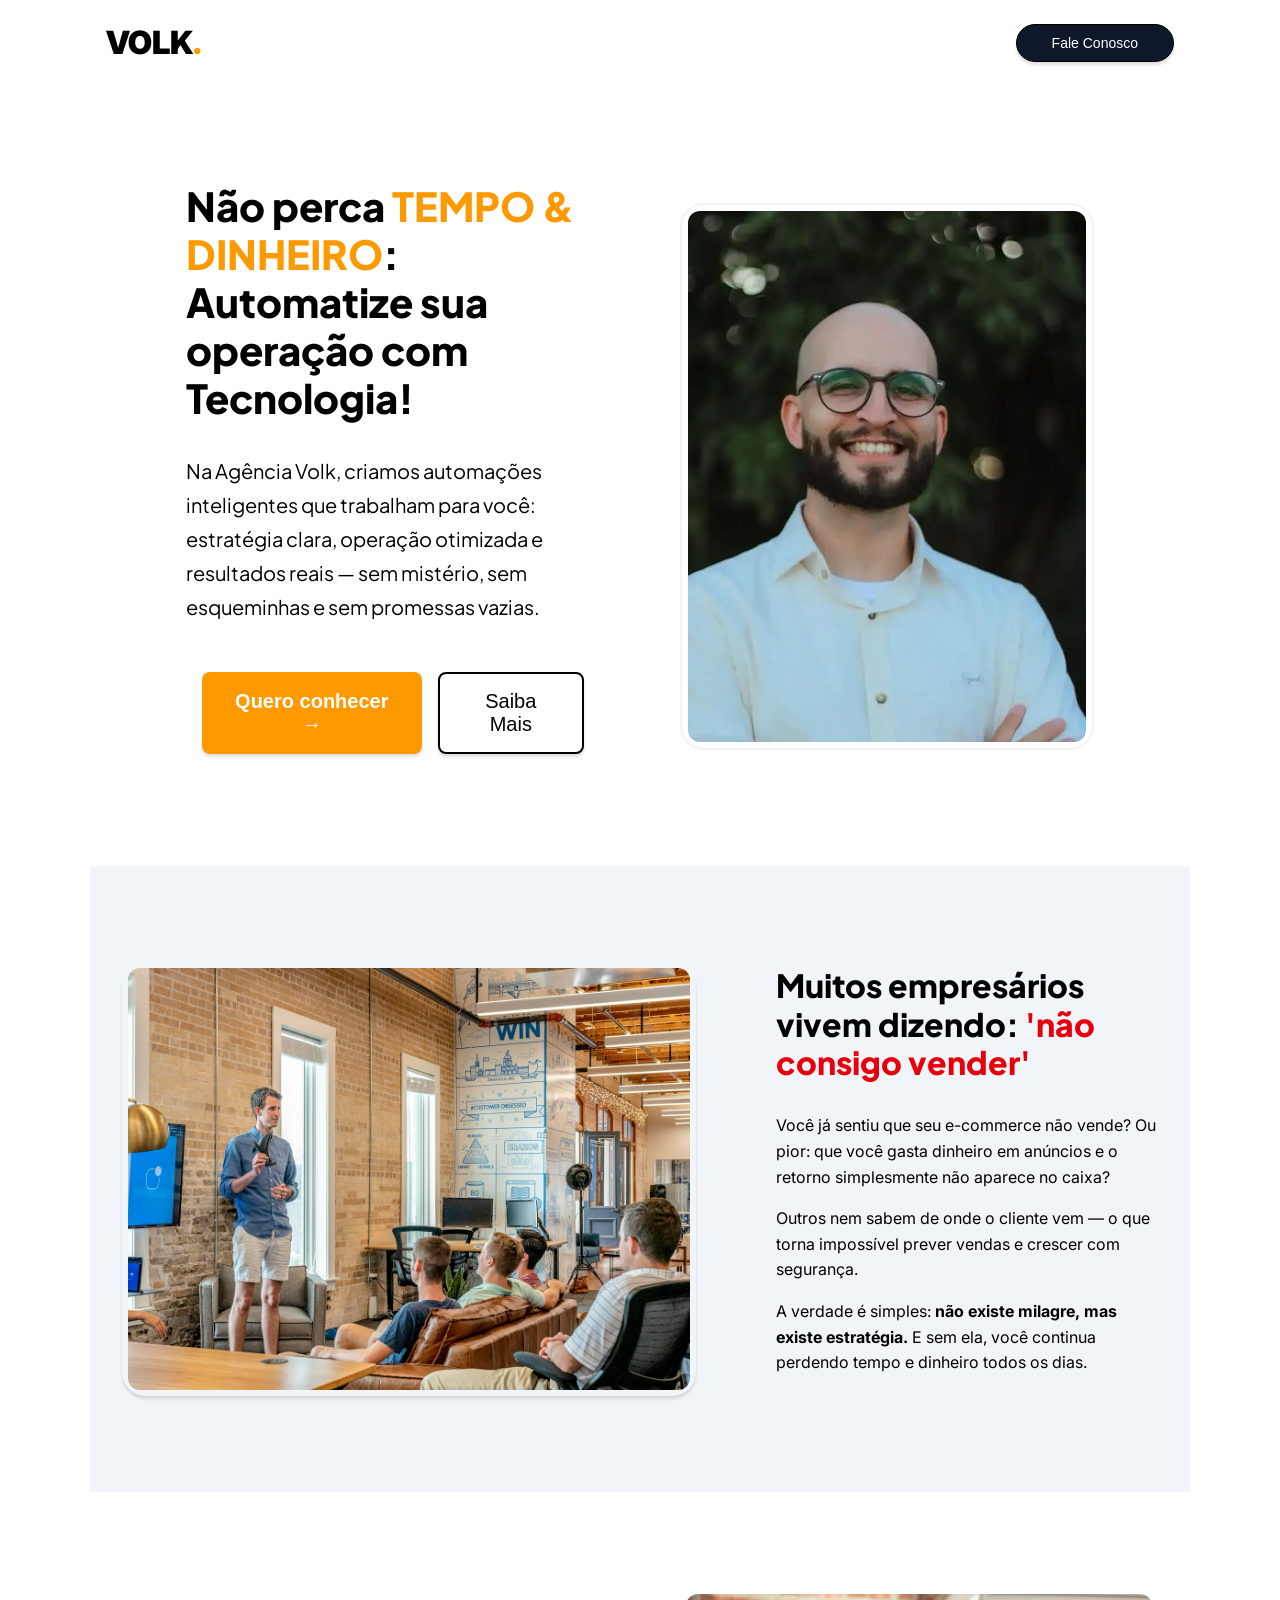
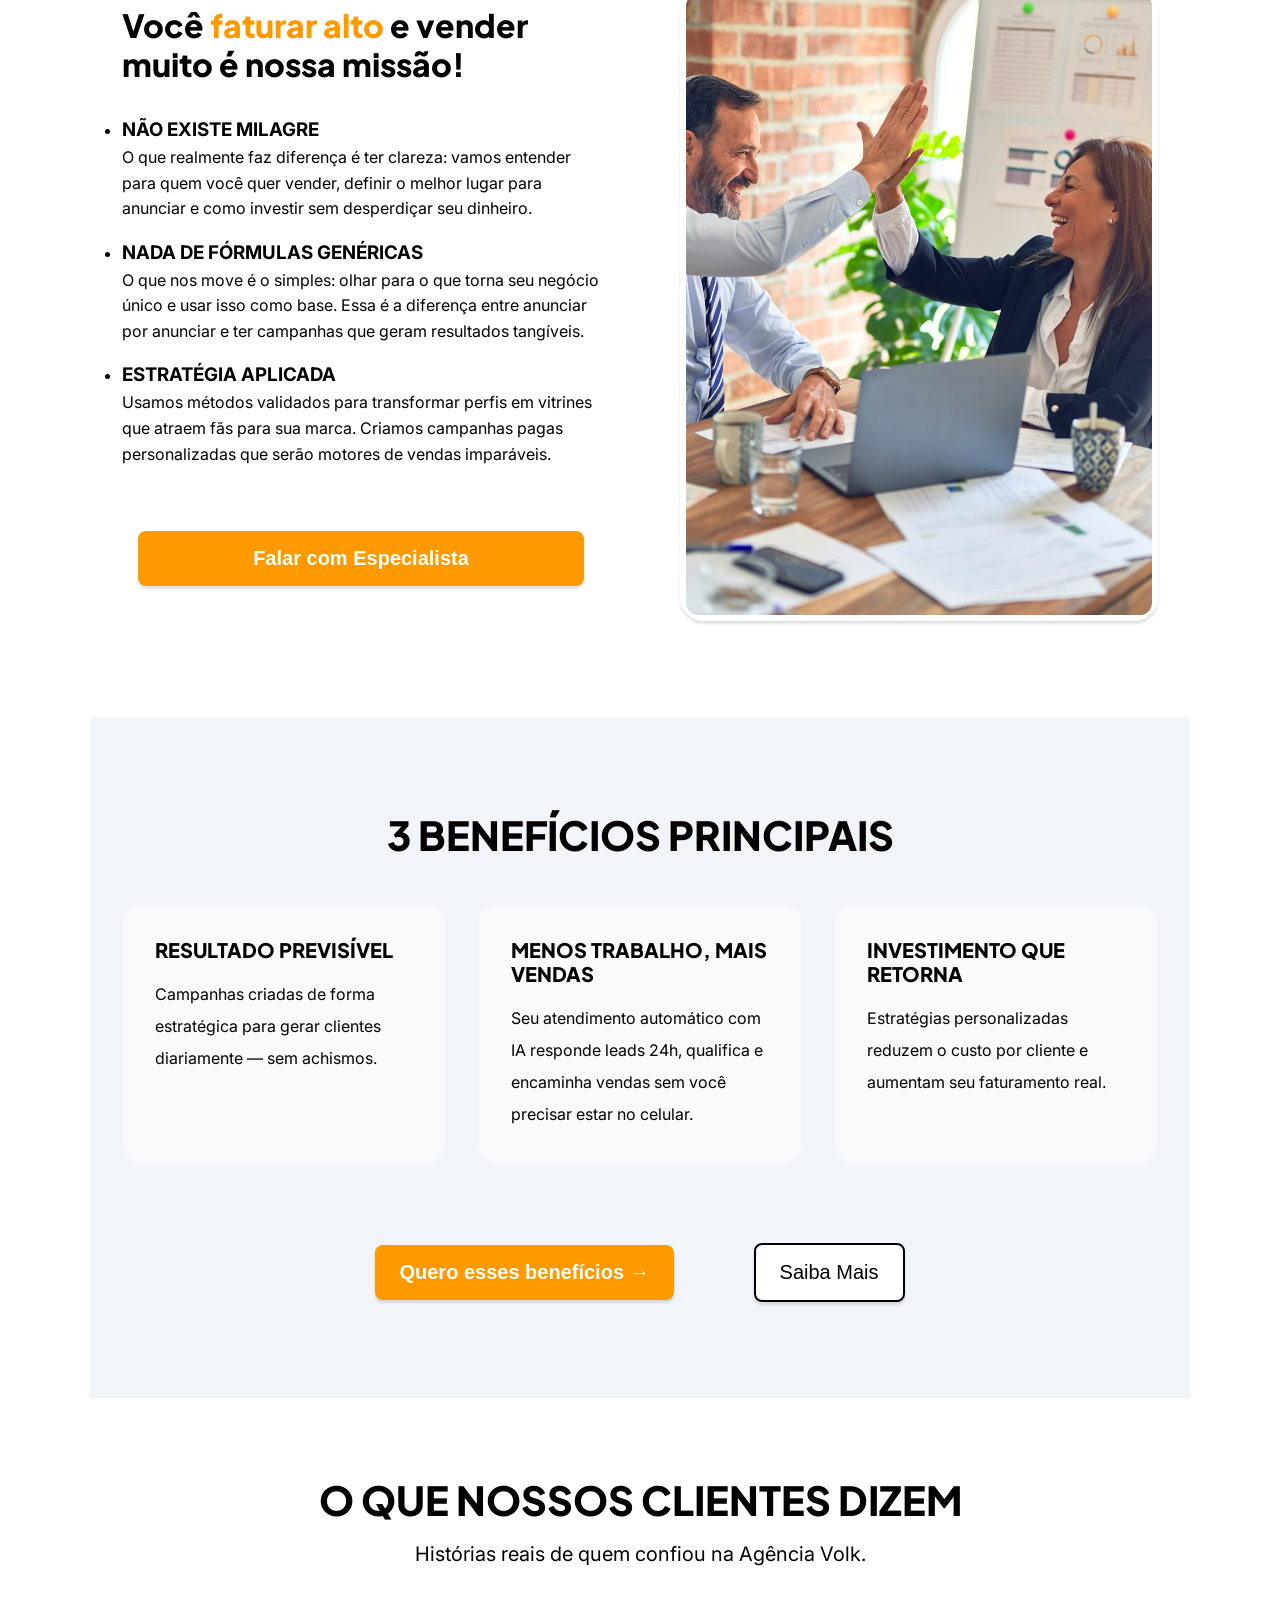
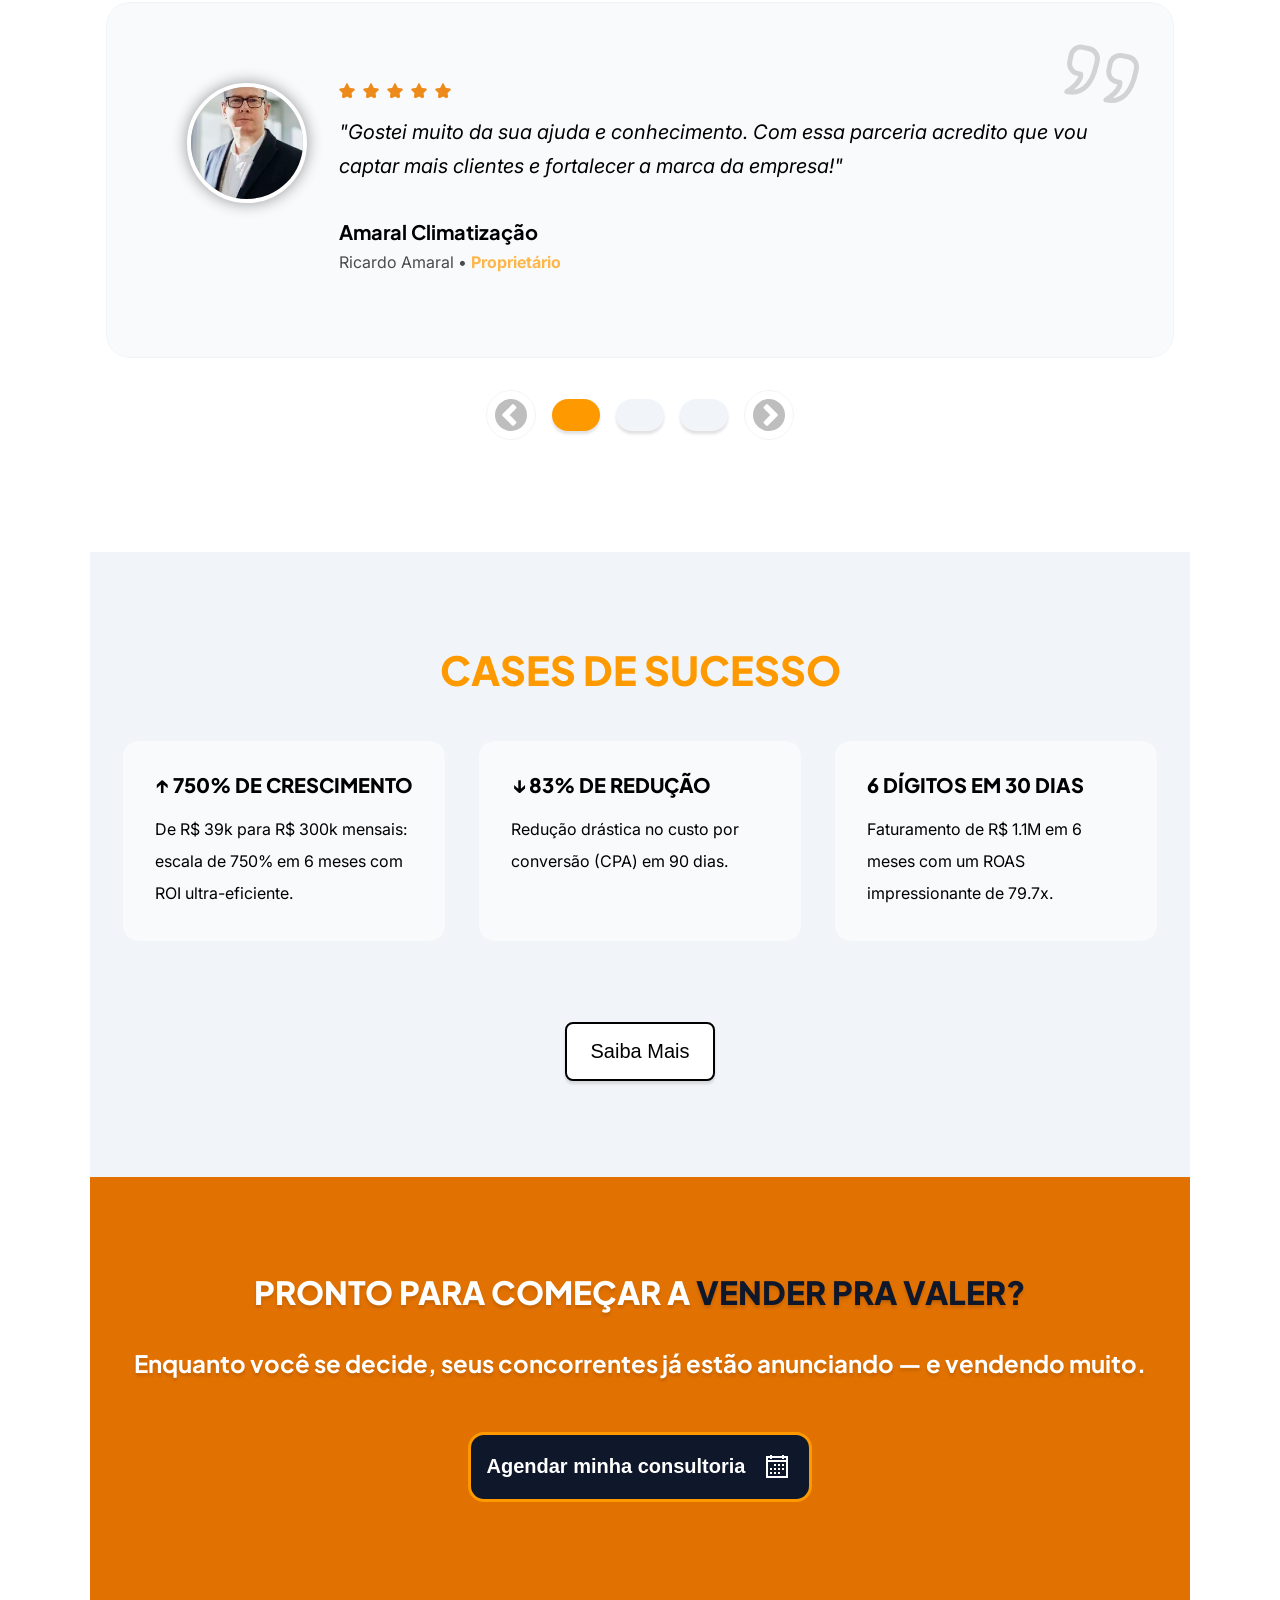
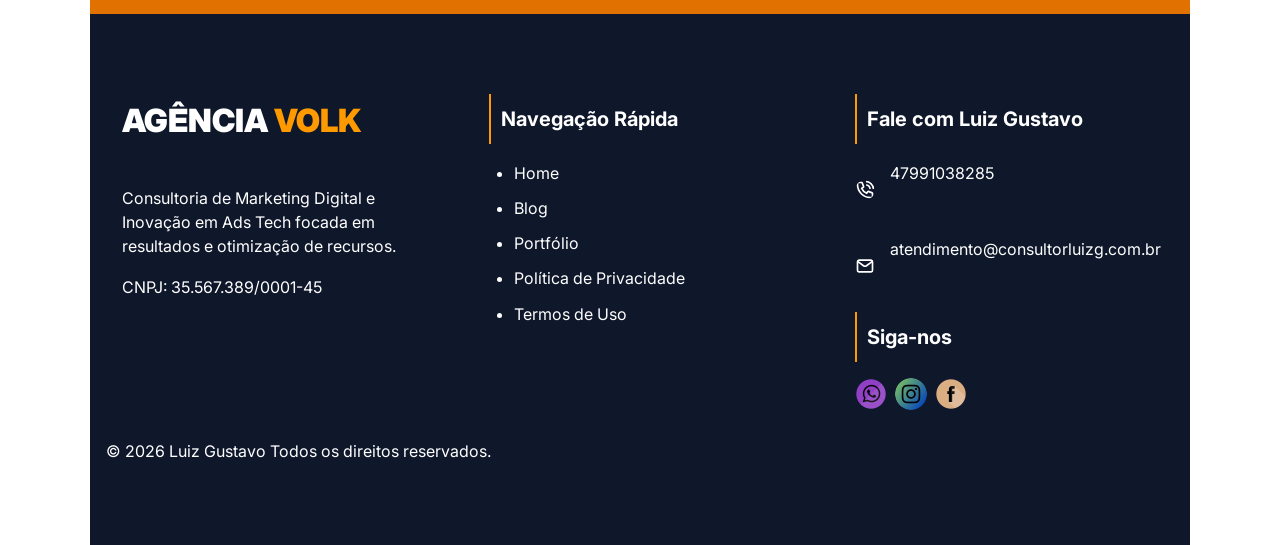
==== index.html @ 086e585b "refactor: relocate landing page structure and move design assets to project directory" ====
<!doctype html>
<html lang="pt-BR">
  <head>
    <meta charset="UTF-8" />
    <meta name="viewport" content="width=device-width, initial-scale=1.0" />
    <title>Agência Volk | Ads Tech & Automação</title>
    <link rel="preconnect" href="https://fonts.googleapis.com" />
    <link rel="preconnect" href="https://fonts.gstatic.com" crossorigin />
    <link
      href="https://fonts.googleapis.com/css2?family=Inter:wght@400;500;600;700&family=Plus+Jakarta+Sans:wght@500;600;700;800&display=swap"
      rel="stylesheet"
    />
    <link rel="stylesheet" href="../css/index.css" />
    <link rel="stylesheet" href="../css/main.css" />
    <link rel="icon" type="image/png" href="../assets/img/favicon.png" />
    <script src="../js/components/site-header.js" defer></script>
    <script src="../js/components/site-footer.js" defer></script>
    <script src="../js/components/lead-modal.js" defer></script>
    <script src="../js/components/site-secHero.js" defer></script>
    <script src="../js/components/site-secImgBox.js" defer></script>
    <script src="../js/components/site-secCards.js" defer></script>
    <script src="../js/components/site-secSlideOver.js" defer></script>
    <script src="../js/components/site-secFinalCTA.js" defer></script>
  </head>

  <body>
    <header>
      <site-header data-text="VOLK" data-span="."></site-header>
    </header>
    <main>
      <site-hero
        id="hero"
        data-headline="Não perca <span>TEMPO & DINHEIRO</span>: Automatize sua operação com Tecnologia!"
        data-subheadline="Na Agência Volk, criamos automações inteligentes que trabalham para você: estratégia clara, operação otimizada e resultados reais — sem mistério, sem esqueminhas e sem promessas vazias."
        data-cta-label="Quero conhecer &rarr;"
        data-image="../assets/img/consultorluizg.webp"
      >
      </site-hero>
      <site-imgbox
        id="pain"
        data-subheadline="Muitos empresários vivem dizendo: <span>'não consigo vender'</span>"
        data-text="<p>Você já sentiu que seu e-commerce não vende? Ou pior: que você gasta dinheiro em anúncios e o retorno simplesmente não aparece no caixa?</p>
        <p>Outros nem sabem de onde o cliente vem — o que torna impossível prever vendas e crescer com segurança.</p>
        <p>A verdade é simples: <b>não existe milagre, mas existe estratégia.</b> E sem ela, você continua perdendo tempo e dinheiro todos os dias.</p>"
        data-image="../assets/img/equipe.webp"
      >
      </site-imgbox>
      <site-imgbox
        id="solve"
        data-subheadline="Você <span>faturar alto</span> e vender muito é nossa missão!"
        data-text="<ul>
            <li>
              <h3>NÃO EXISTE MILAGRE</h3>
              <p>O que realmente faz diferença é ter clareza: vamos entender para quem você quer vender, definir o melhor lugar para anunciar e como investir sem desperdiçar seu dinheiro.</p>
            </li>
            <li>
              <h3>NADA DE FÓRMULAS GENÉRICAS</h3>
              <p>O que nos move é o simples: olhar para o que torna seu negócio único e usar isso como base. Essa é a diferença entre anunciar por anunciar e ter campanhas que geram resultados tangíveis.</p>
            </li>
            <li>
              <h3>ESTRATÉGIA APLICADA</h3>
              <p>Usamos métodos validados para transformar perfis em vitrines que atraem fãs para sua marca. Criamos campanhas pagas personalizadas que serão motores de vendas imparáveis.</p>
            </li>
          </ul>
        "
        data-cta-label="Falar com Especialista"
        data-image="../assets/img/parceria.webp"
      >
      </site-imgbox>
      <site-cards
        id="benefits"
        data-subheadline="3 BENEFÍCIOS PRINCIPAIS"
        data-card1-title="RESULTADO PREVISÍVEL"
        data-card1-text="Campanhas criadas de forma estratégica para gerar clientes diariamente — sem achismos."
        data-card2-title="MENOS TRABALHO, MAIS VENDAS"
        data-card2-text="Seu atendimento automático com IA responde leads 24h, qualifica e encaminha vendas sem você precisar estar no celular."
        data-card3-title="INVESTIMENTO QUE RETORNA"
        data-card3-text="Estratégias personalizadas reduzem o custo por cliente e aumentam seu faturamento real."
        data-cta-label="Quero esses benefícios &rarr;"
      ></site-cards>
      <site-slide
        id="testmonials"
        data-testimonials='[
            {
              "quote": "Gostei muito da sua ajuda e conhecimento. Com essa parceria acredito que vou captar mais clientes e fortalecer a marca da empresa!",
              "name": "Ricardo Amaral",
              "work": "Proprietário",
              "business": "Amaral Climatização",
              "img": "../assets/img/depo1.webp"
            },
            {
              "quote": "Sobre a consultoria, achei jóia. Você tira dúvidas, dá ideias. Muito boa. Gostei! Me sinto mais segura para investir em anúncios agora.",
              "name": "Ana Barbel",
              "work": "Arquiteta",
              "business": "Escritório Arq. Barbel",
              "img": "../assets/img/depo2.webp"
            },
            {
              "quote": "Agora os clientes encontram a padaria no Google. Uma cliente até perguntou se atendia porque viu no Google. O movimento aumentou consideravelmente.",
              "name": "Fernanda Martins",
              "work": "Proprietária",
              "business": "Panificadora Central",
              "img": "../assets/img/depo3.webp"
            }
        ]'
        data-headline="O QUE NOSSOS CLIENTES DIZEM"
        data-subheadline="Histórias reais de quem confiou na Agência Volk."
      >
      </site-slide>
      <site-cards
        id="cases"
        data-subheadline="CASES DE SUCESSO"
        data-card1-title="&uarr; 750% de Crescimento"
        data-card1-text="De R$ 39k para R$ 300k mensais: escala de 750% em 6 meses com ROI ultra-eficiente."
        data-card2-title="&darr; 83% de Redução"
        data-card2-text="Redução drástica no custo por conversão (CPA) em 90 dias."
        data-card3-title="6 Dígitos em 30 dias"
        data-card3-text="Faturamento de R$ 1.1M em 6 meses com um ROAS impressionante de 79.7x."
      ></site-cards>
      <site-cta
        id="finalCTA"
        data-headline="PRONTO PARA COMEÇAR A <span>VENDER PRA VALER?</span>"
        data-subheadline="Enquanto você se decide, seus concorrentes já estão anunciando — e vendendo muito."
        data-cta-label="Agendar minha consultoria"
      >
      </site-cta>
    </main>
    <footer>
      <site-footer
        data-text="AGÊNCIA"
        data-span="VOLK"
        data-desc="Consultoria de Marketing Digital e Inovação em Ads Tech focada em resultados e otimização de recursos."
        data-cnpj="35.567.389/0001-45"
        data-contact-name="Luiz Gustavo"
        data-contact-phone="47991038285"
        data-contact-email="atendimento@consultorluizg.com.br"
        data-contact-instagram="consultorluizg"
        data-contact-facebook="consultorluizg"
      >
      </site-footer>
    </footer>
  </body>
</html>
---- css/index.css ----
#hero {
    background-color: var(--color-white);
    padding: var(--spacing-xl);
}

#pain {
    background-color: var(--color-background-2);
    padding: var(--spacing-xl) var(--spacing-md);
}

#pain span {
    color: var(--color-red);
    font-weight: var(--font-black);
}

#solve, #testmonials {
    background-color: var(--color-white);
    padding: var(--spacing-xl) var(--spacing-md);
}

#solve .img-box img {
    border-radius: var(--radius-xl);
    justify-self: center;
    aspect-ratio: 3/4;
    object-fit: cover;
}

#solve .imgbox-section {
    grid-template-columns: 1fr 1fr;
}

#solve .img-box {
    order: 2;
}

#solve .imgbox-content {
    order: 1;
}

#solve button {
    justify-self: center;
    width: 100%;
}

#benefits, #cases {
    background-color: var(--color-background-2);
    padding: var(--spacing-xl) var(--spacing-md);
}

#cases h2 {
    color: var(--color-primary);
}

#finalCTA {
    background-color: var(--color-secondary);
    padding: var(--spacing-xl) var(--spacing-md);
}
---- css/main.css ----
@import "base/reset.css";
@import "base/variables.css";

@import "components/button.css";
@import "components/card.css";
@import "components/emphasis.css";
@import "components/img-box.css";
@import "components/lead-modal.css";
@import "components/slide-over.css";

@import "layout/grid.css";
@import "layout/footer.css";
@import "layout/header.css";
@import "layout/hero.css";
@import "layout/cards.css";
@import "layout/box-img.css";
@import "layout/final-cta.css";
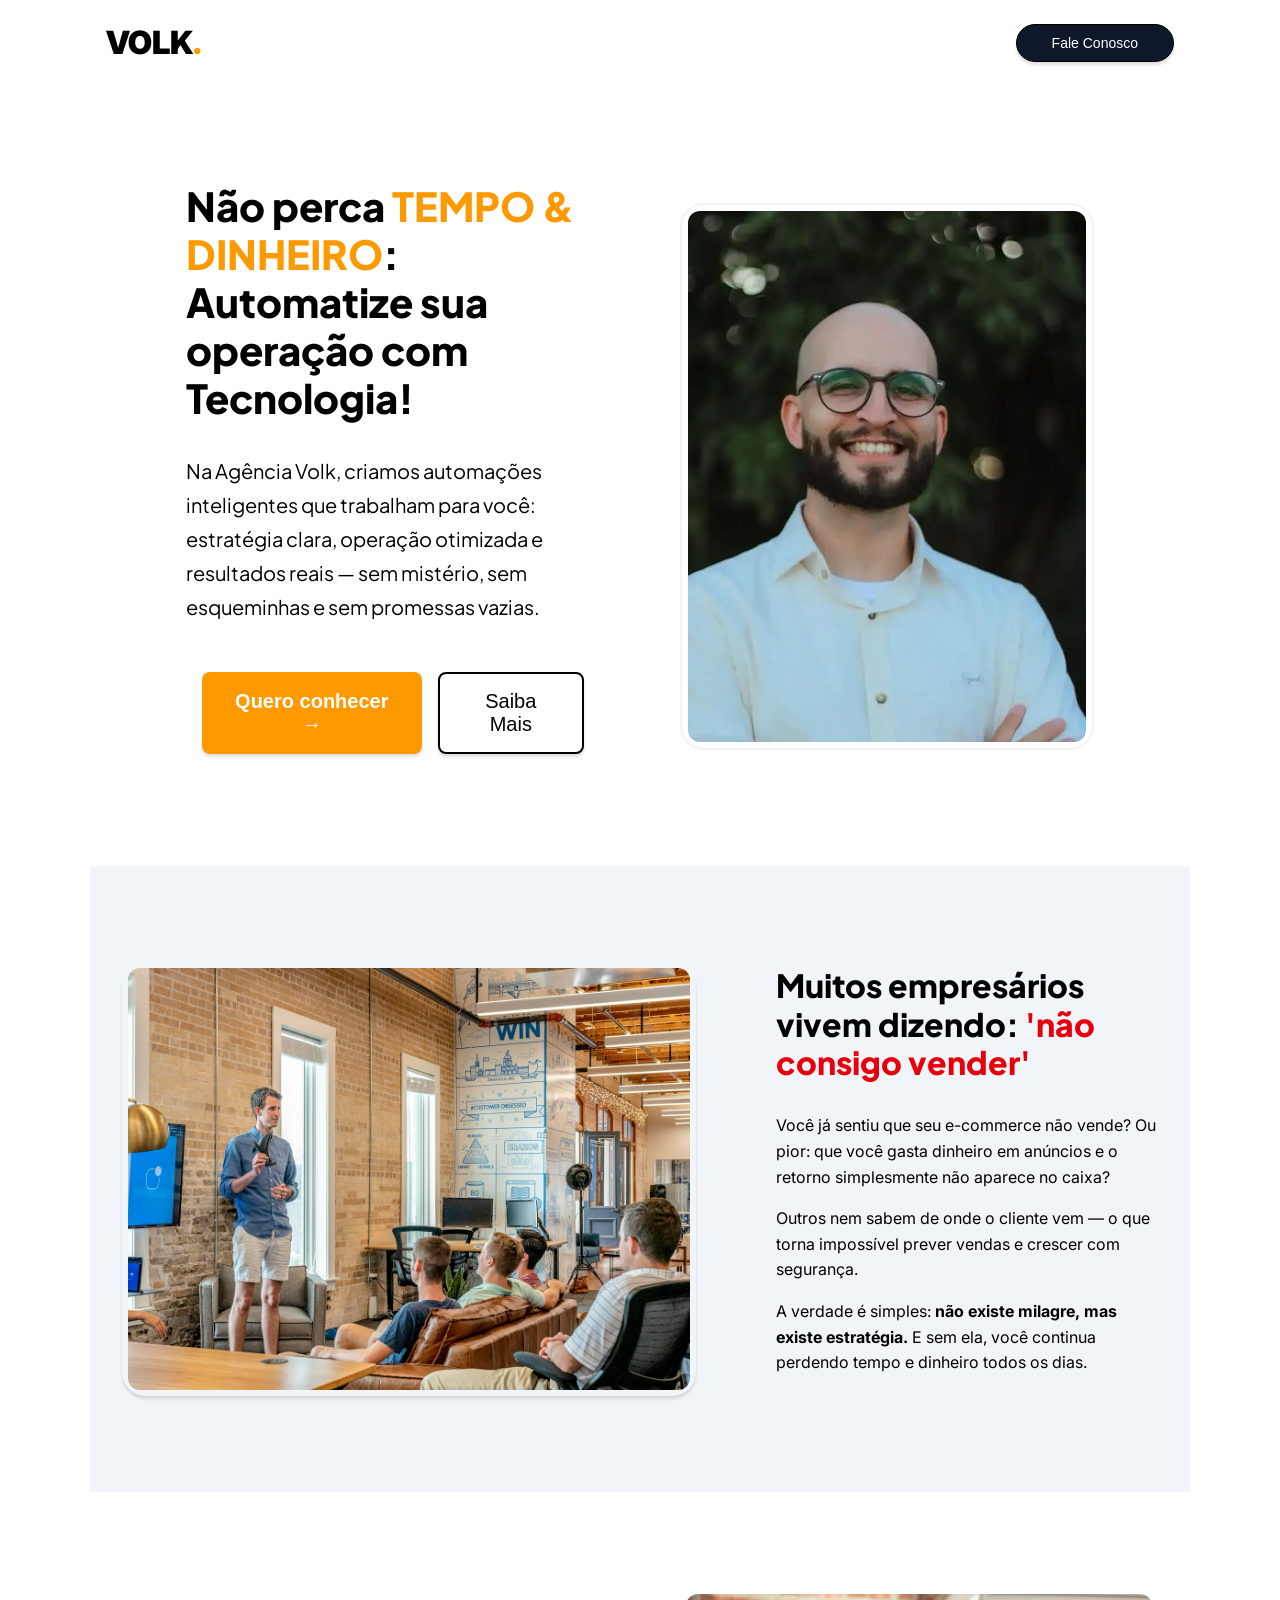
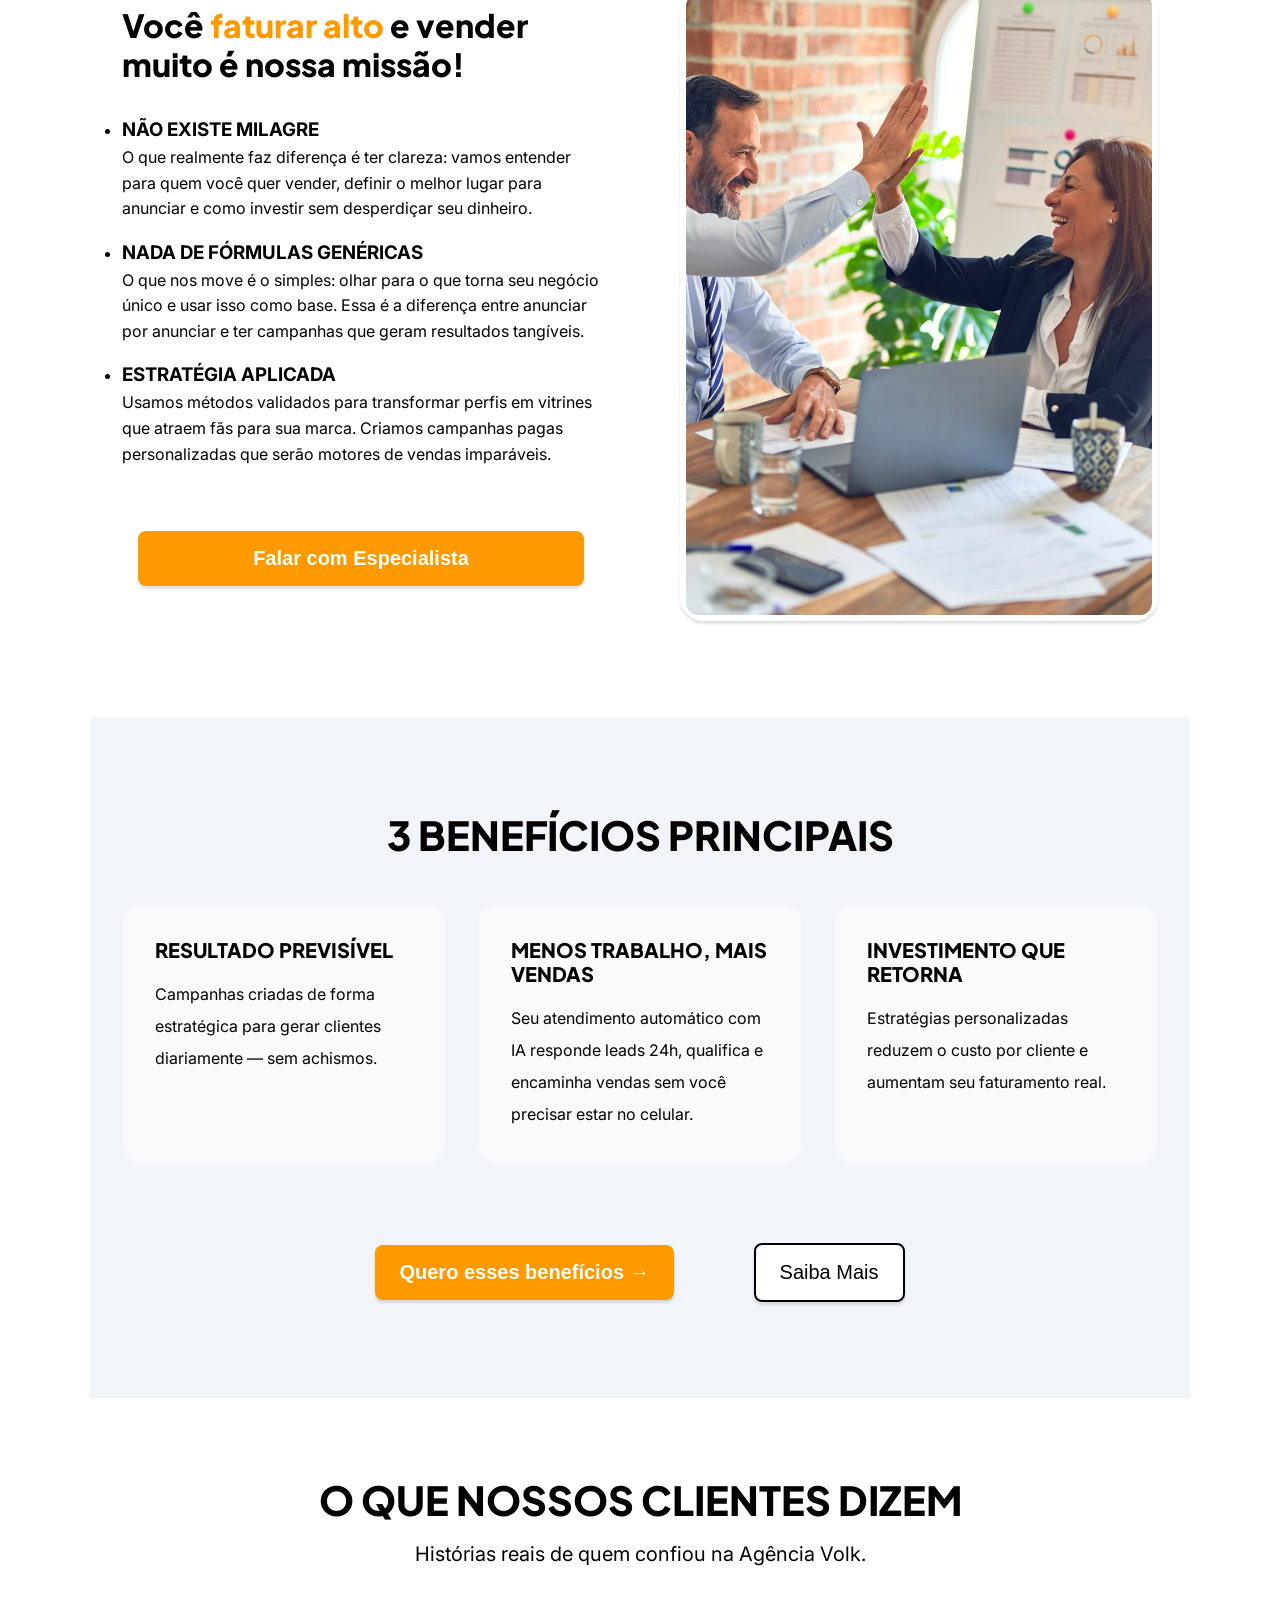
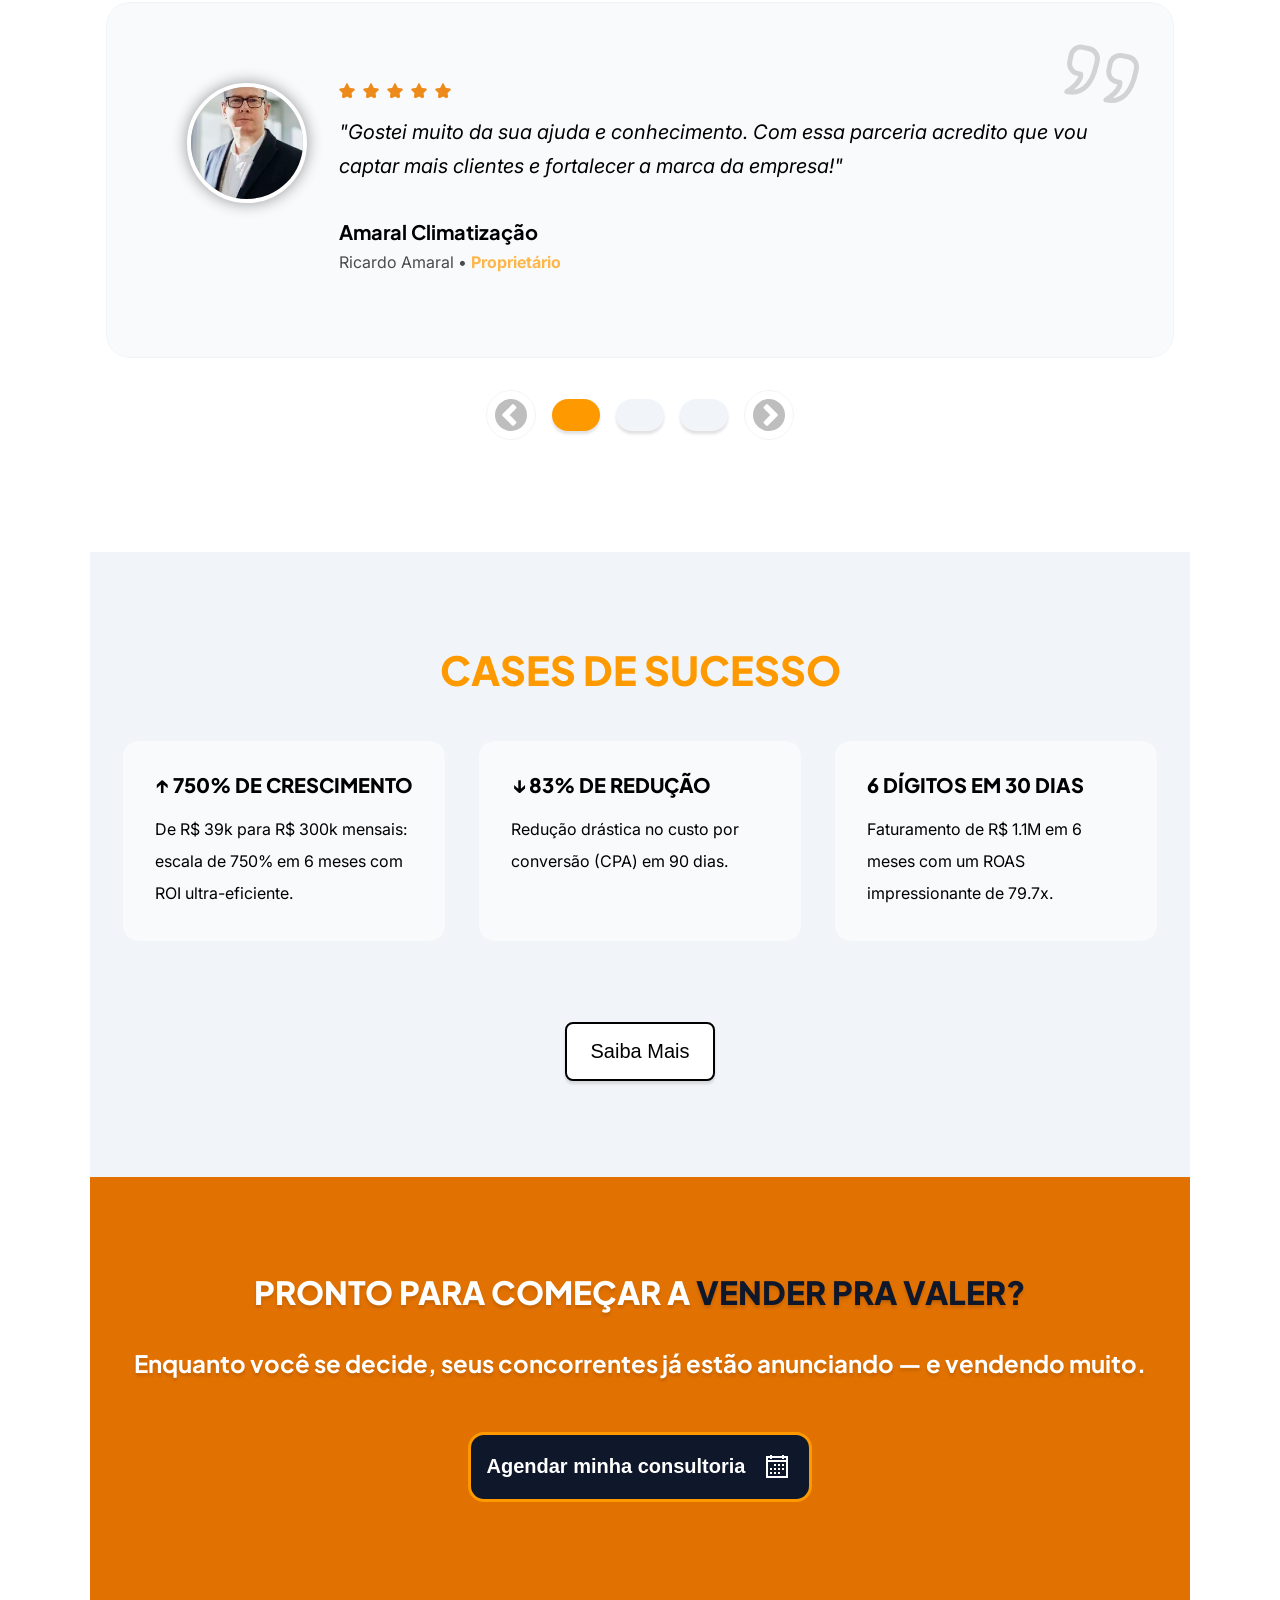
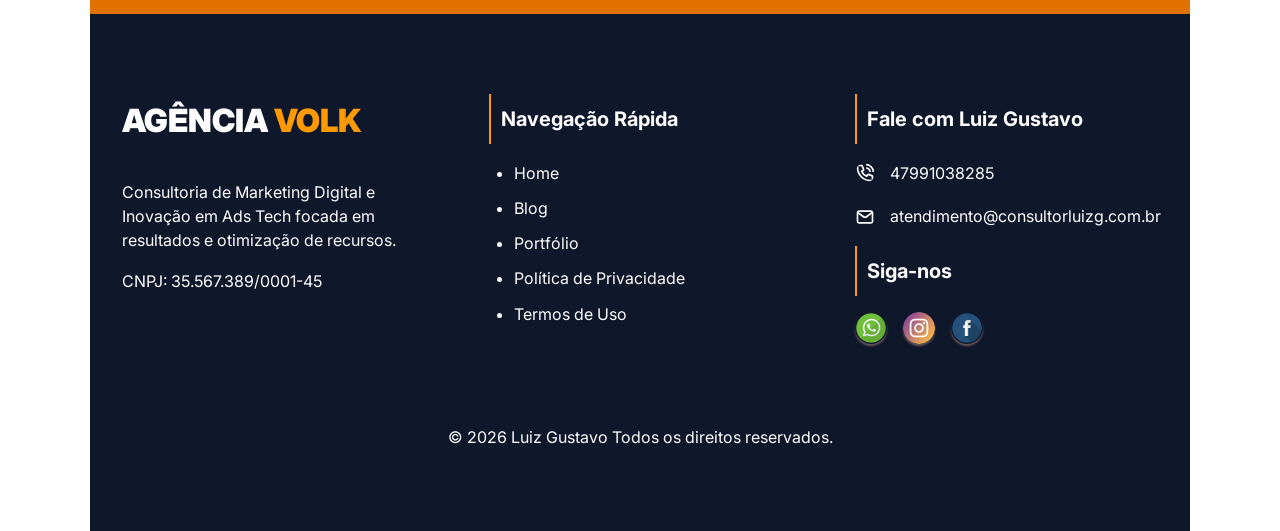
==== commit 9519c52a: "feat: implement lead capture contact form and site navigation updates" ====
--- a/index.html
+++ b/index.html
@@ -12,7 +12,14 @@
     />
     <link rel="stylesheet" href="../css/index.css" />
     <link rel="stylesheet" href="../css/main.css" />
-    <link rel="icon" type="image/png" href="../assets/img/favicon.png" />
+    <link rel="icon" type="image/webp" href="../assets/icon/icon64.webp" />
+    <link rel="icon" type="image/webp" href="../assets/icon/icon128.webp" />
+    <link rel="icon" type="image/webp" href="../assets/icon/icon256.webp" />
+    <link
+      rel="apple-touch-icon"
+      type="image/webp"
+      href="../assets/icon/icon256.webp"
+    />
     <script src="../js/components/site-header.js" defer></script>
     <script src="../js/components/site-footer.js" defer></script>
     <script src="../js/components/lead-modal.js" defer></script>
@@ -21,6 +28,7 @@
     <script src="../js/components/site-secCards.js" defer></script>
     <script src="../js/components/site-secSlideOver.js" defer></script>
     <script src="../js/components/site-secFinalCTA.js" defer></script>
+    <script src="../js/pages/index.js" defer></script>
   </head>
 
   <body>
@@ -139,5 +147,7 @@
       >
       </site-footer>
     </footer>
+
+    <div id="leadmodal-container"></div>
   </body>
 </html>
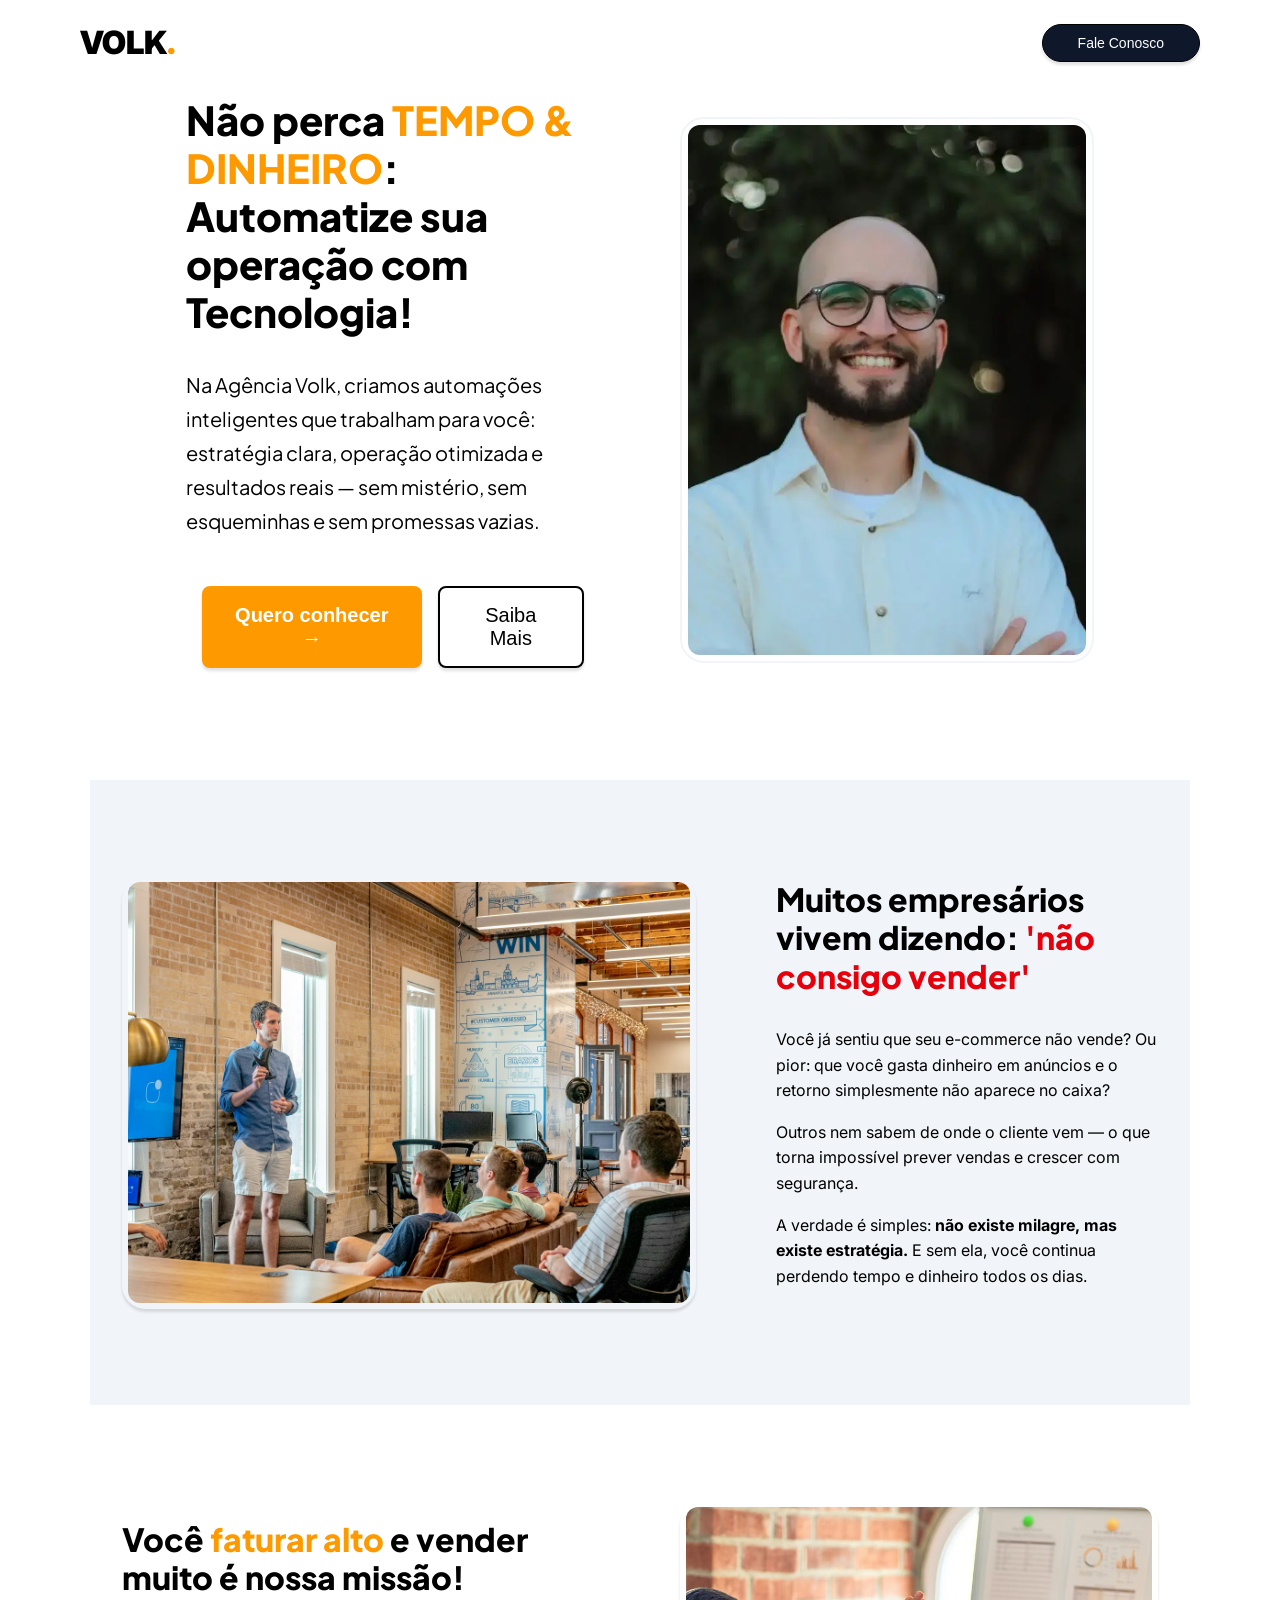
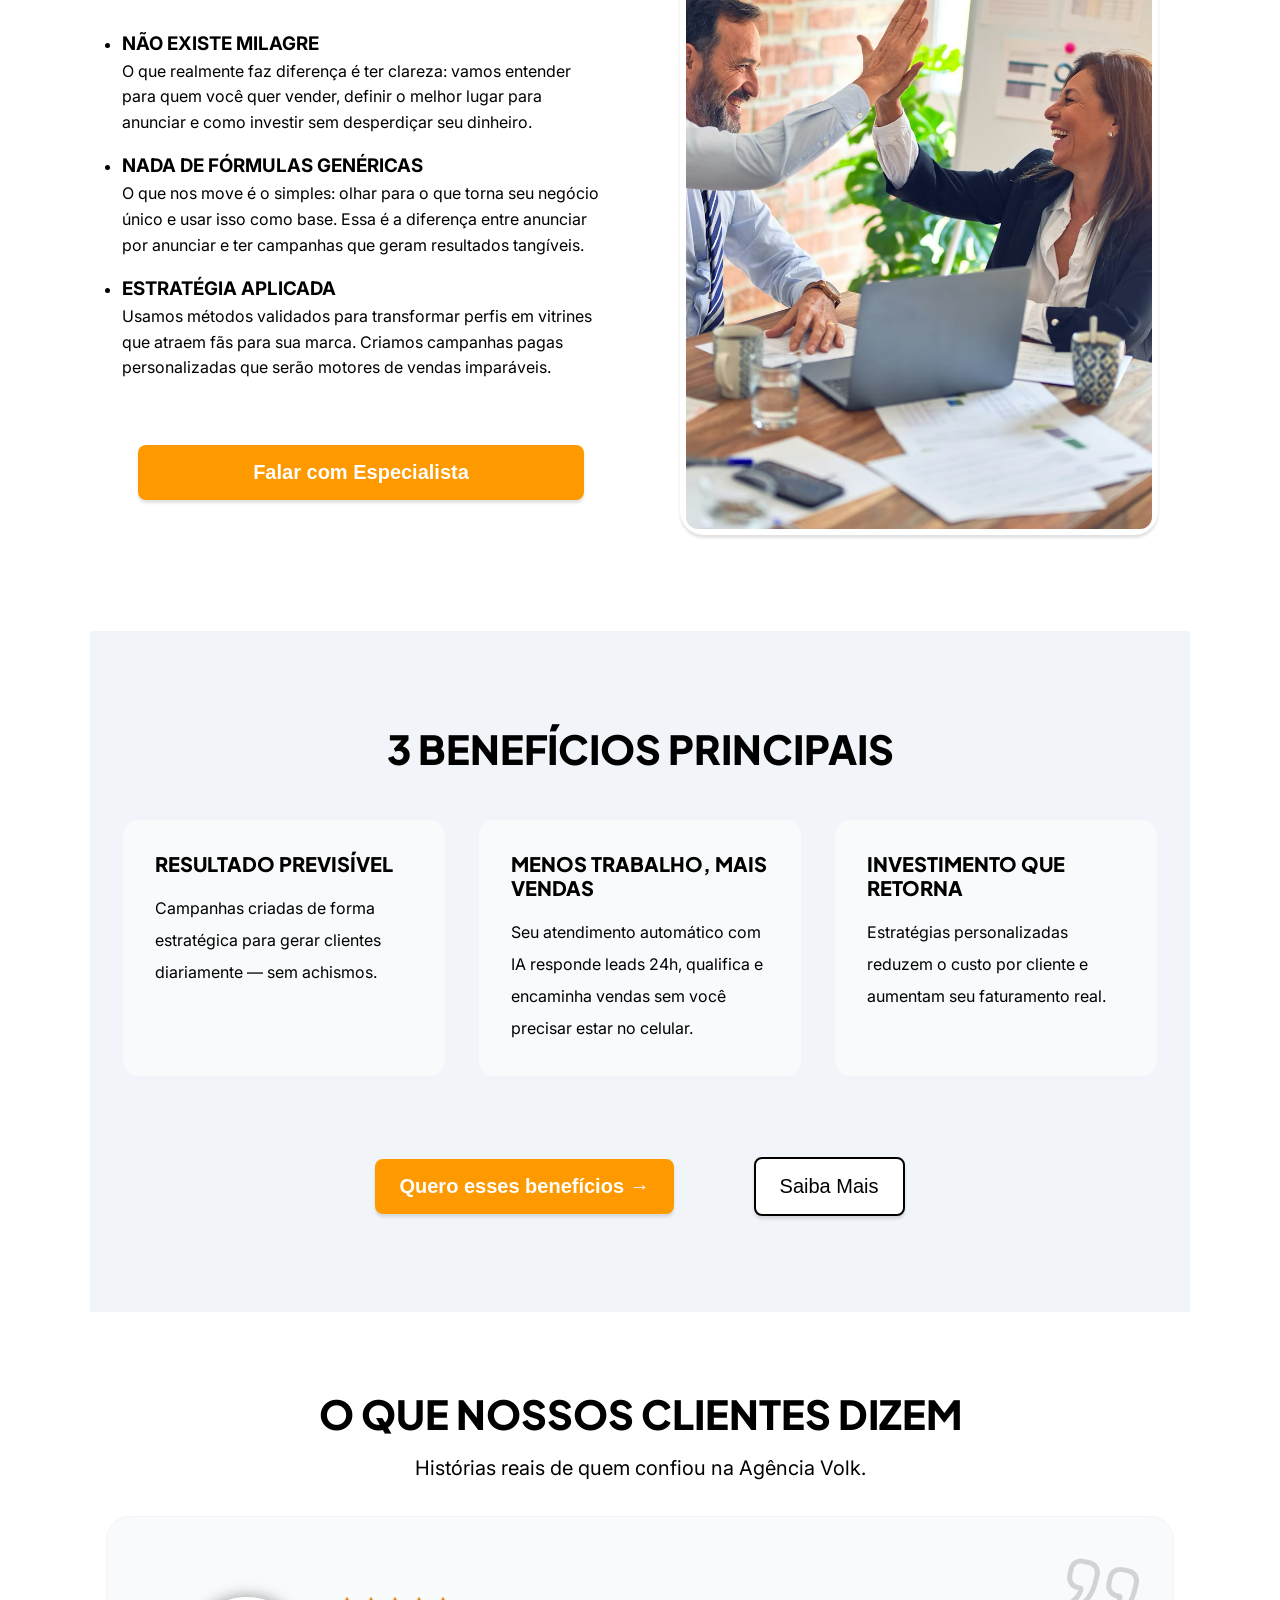
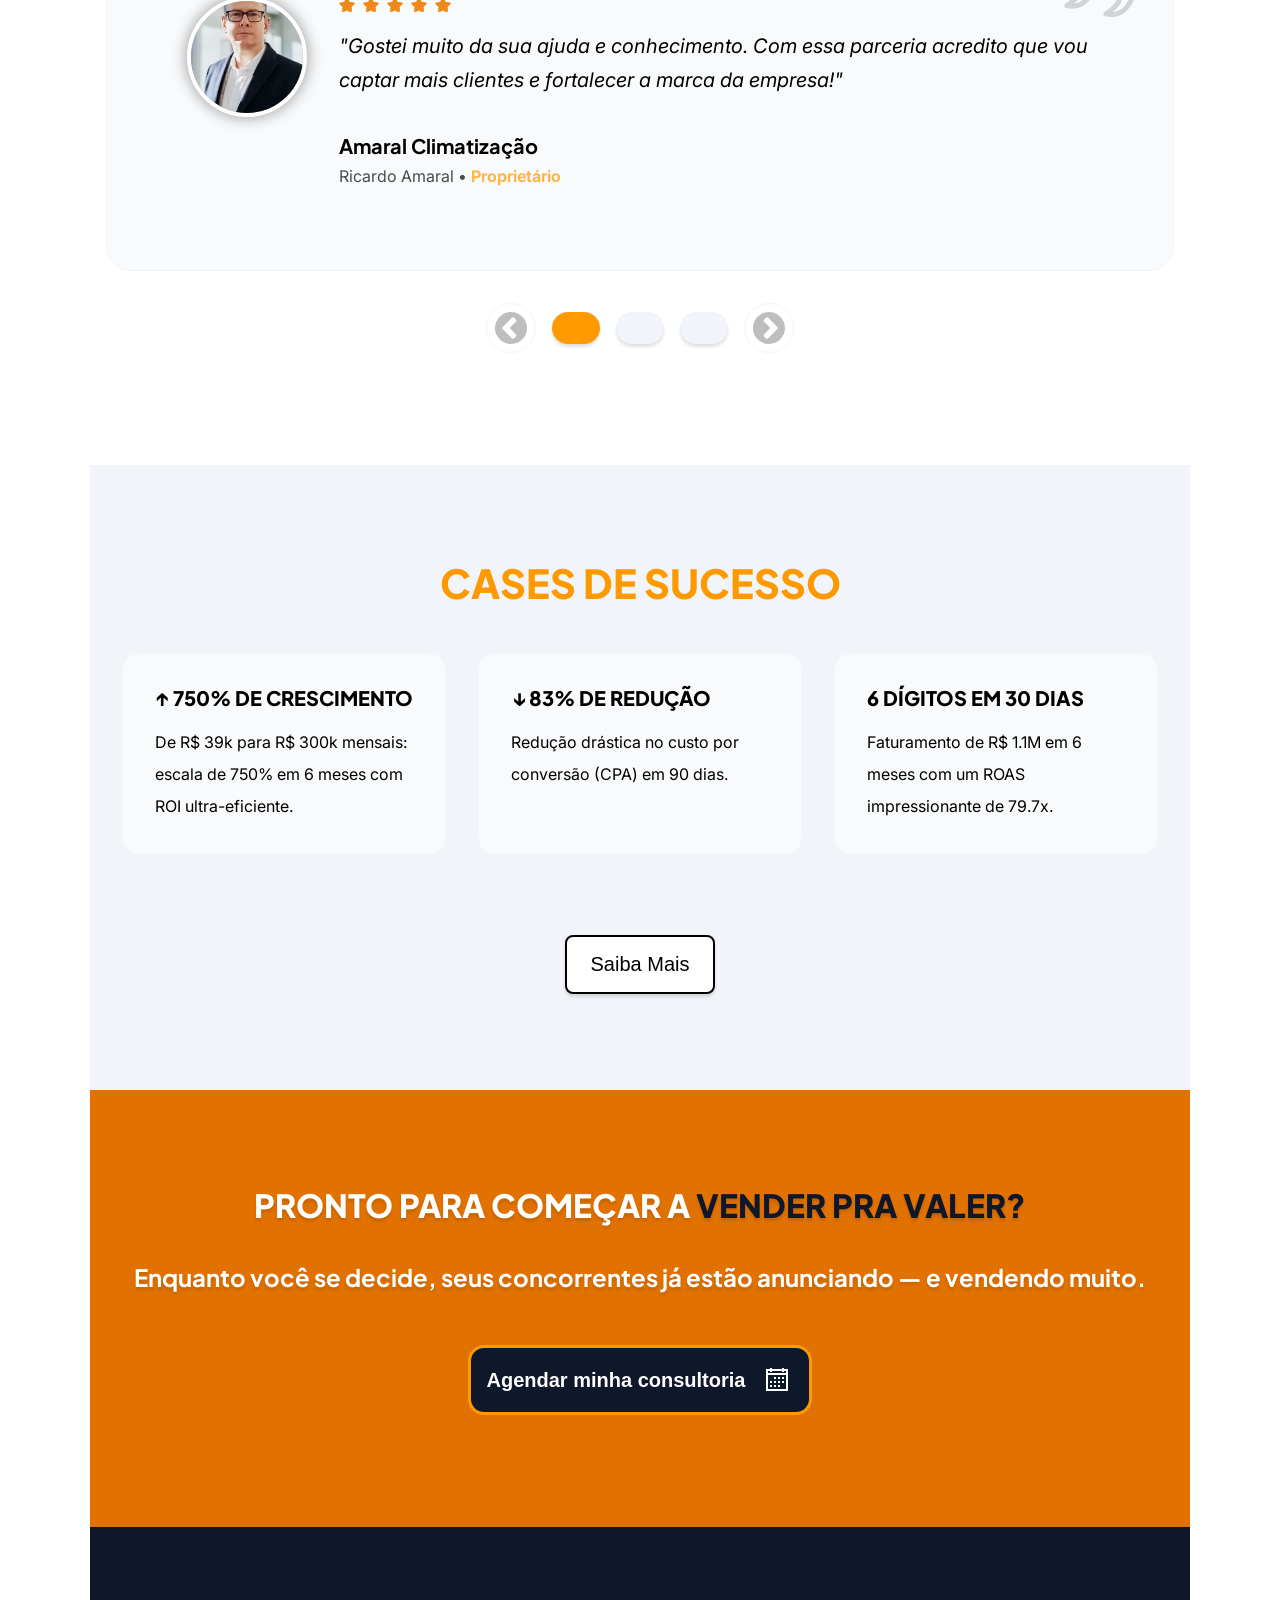
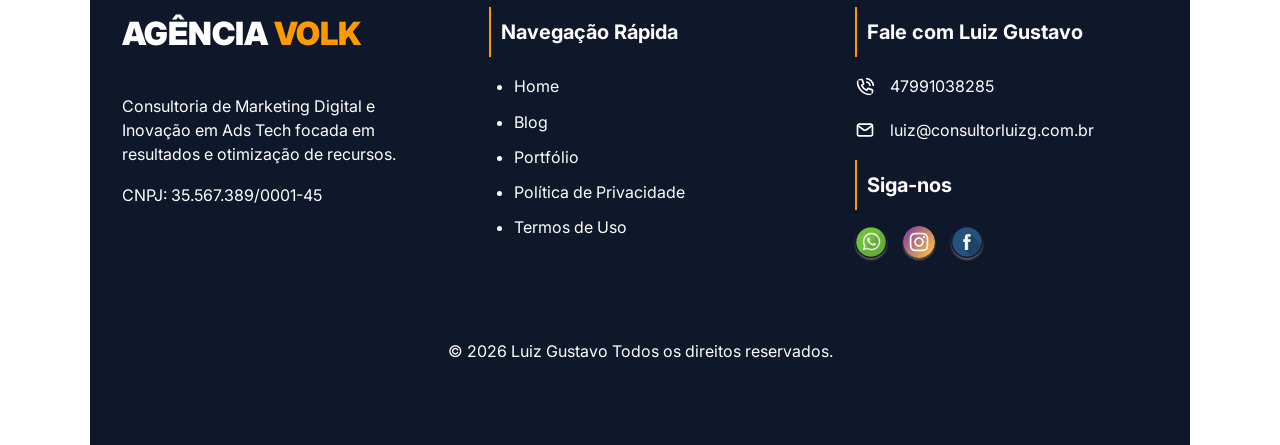
==== commit e4d5b59a: "feat: add responsivity" ====
--- a/index.html
+++ b/index.html
@@ -22,7 +22,7 @@
     />
     <script src="../js/components/site-header.js" defer></script>
     <script src="../js/components/site-footer.js" defer></script>
-    <script src="../js/components/lead-modal.js" defer></script>
+    <script src="../js/components/lead-form.js" defer></script>
     <script src="../js/components/site-secHero.js" defer></script>
     <script src="../js/components/site-secImgBox.js" defer></script>
     <script src="../js/components/site-secCards.js" defer></script>
@@ -141,7 +141,7 @@
         data-cnpj="35.567.389/0001-45"
         data-contact-name="Luiz Gustavo"
         data-contact-phone="47991038285"
-        data-contact-email="atendimento@consultorluizg.com.br"
+        data-contact-email="luiz@consultorluizg.com.br"
         data-contact-instagram="consultorluizg"
         data-contact-facebook="consultorluizg"
       >
--- a/css/index.css
+++ b/css/index.css
@@ -55,4 +55,37 @@
 #finalCTA {
     background-color: var(--color-secondary);
     padding: var(--spacing-xl) var(--spacing-md);
+}
+
+
+@media (max-width: 767px) {
+    #hero, #pain, #solve, #benefits, #cases, #finalCTA {
+        padding: 50px var(--spacing-md);
+    }
+    #hero img {
+        aspect-ratio: 1/1;
+    }
+    #solve {
+        grid-template-columns: 1fr;
+        padding: 50px var(--spacing-md);
+    }
+    #solve .imgbox-section {
+    grid-template-columns: 1fr;
+    }
+    #solve .img-box {
+        order: 2;
+    }
+    #solve .img-box img {
+        aspect-ratio: 16/9;
+    }
+    #solve .imgbox-content {
+        order: 1;
+    }
+    
+    #pain .img-box {
+        order: 2;
+    }
+    #pain .imgbox-content {
+        order: 1;
+    }
 }
--- a/css/main.css
+++ b/css/main.css
@@ -5,7 +5,7 @@
 @import "components/card.css";
 @import "components/emphasis.css";
 @import "components/img-box.css";
-@import "components/lead-modal.css";
+@import "components/lead-form.css";
 @import "components/slide-over.css";
 
 @import "layout/grid.css";
